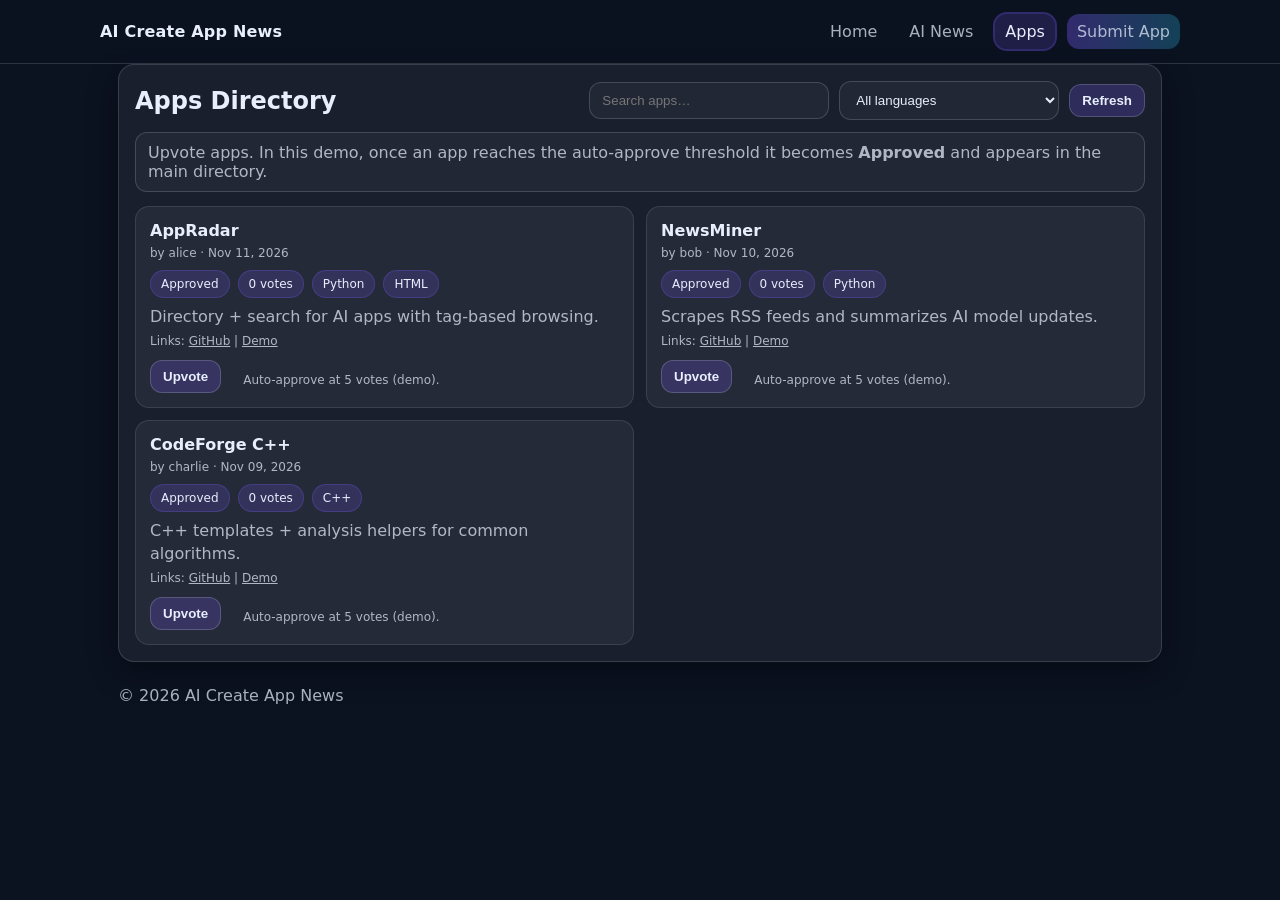
==== apps.html @ 2e08f9b9 "Initial portal with voting demo + news source filter" ====
<!doctype html>
<html lang="en">
  <head>
    <meta charset="utf-8" />
    <meta name="viewport" content="width=device-width, initial-scale=1" />
    <title>Apps — AI Create App News</title>
    <link rel="stylesheet" href="./style.css" />
  </head>
  <body>
    <header class="topbar">
      <div class="container topbar-inner">
        <a class="brand" href="./index.html">AI Create App News</a>
        <nav class="nav">
          <a href="./index.html">Home</a>
          <a href="./news.html">AI News</a>
          <a href="./apps.html" class="active">Apps</a>
          <a href="./submit.html" class="cta">Submit App</a>
        </nav>
      </div>
    </header>

    <main class="container">
      <section class="card">
        <div class="card-head">
          <h1>Apps Directory</h1>
          <div class="filters">
            <input id="appsQuery" class="input" placeholder="Search apps…" />
            <select id="langFilter" class="select">
              <option value="">All languages</option>
            </select>
            <button id="appsRefresh" class="btn btn-small">Refresh</button>
          </div>
        </div>

        <div id="voteHint" class="status">
          Upvote apps. In this demo, once an app reaches the auto-approve threshold it becomes <b>Approved</b> and appears in the main directory.
        </div>

        <div id="appsListFull" class="grid-cards"></div>
      </section>

      <footer class="footer">
        <div class="muted">© <span id="year"></span> AI Create App News</div>
      </footer>
    </main>

    <script type="module" src="./app.js"></script>
  </body>
</html>
---- style.css ----
:root{
  --bg: #0b1220;
  --card: rgba(255,255,255,.06);
  --card2: rgba(255,255,255,.08);
  --text: #e8eefc;
  --muted: rgba(232,238,252,.72);
  --brand: #7c5cff;
  --brand2: #31d0ff;
  --border: rgba(255,255,255,.14);
  --shadow: 0 10px 30px rgba(0,0,0,.35);
  --radius: 16px;
  --gap: 16px;
}
*{box-sizing:border-box}
body{margin:0; font-family: ui-sans-serif, system-ui, -apple-system, Segoe UI, Roboto, Helvetica, Arial; background:var(--bg); color:var(--text)}
a{color:inherit}
.container{max-width:1080px; margin:0 auto; padding: 0 18px}
.topbar{position:sticky; top:0; z-index:5; backdrop-filter: blur(10px); background: rgba(11,18,32,.7); border-bottom:1px solid var(--border)}
.topbar-inner{display:flex; align-items:center; justify-content:space-between; padding:14px 0}
.brand{font-weight:800; letter-spacing:.2px; text-decoration:none}
.nav{display:flex; gap:12px; align-items:center}
.nav a{color:var(--muted); text-decoration:none; padding:8px 10px; border-radius:12px}
.nav a:hover{background:rgba(255,255,255,.06); color:var(--text)}
.nav a.active{background:rgba(124,92,255,.18); color:var(--text)}
.cta{background: linear-gradient(90deg, rgba(124,92,255,.35), rgba(49,208,255,.25)); color:var(--text)}
.cta:hover{filter:brightness(1.05)}

.hero{padding: 28px 0 18px}
.hero h1{margin:0; font-size: clamp(26px, 3vw, 40px); line-height:1.08}
.hero p{margin: 12px 0 0; color:var(--muted); max-width: 720px}
.hero-actions{display:flex; gap:12px; margin-top:18px; flex-wrap:wrap}

.card{background: var(--card); border:1px solid var(--border); border-radius: var(--radius); box-shadow: var(--shadow); padding:16px}
.card-wide{margin-top:16px}
.card-head{display:flex; align-items:center; justify-content:space-between; gap:14px}
.card-head h1{margin:0}
.card-head h2{margin:0; font-size:18px}

.link{color: var(--brand2); text-decoration:none}

.btn{display:inline-flex; align-items:center; justify-content:center; gap:8px; padding:10px 14px; border-radius:14px; border:1px solid rgba(255,255,255,.18); background: rgba(124,92,255,.22); text-decoration:none; color:var(--text); font-weight:650}
.btn:hover{filter:brightness(1.05)}
.btn-ghost{background: transparent}
.btn-small{padding:8px 12px; border-radius:12px}

.grid-2{display:grid; grid-template-columns: 1fr 1fr; gap:16px}
@media (max-width: 900px){.grid-2{grid-template-columns: 1fr}}

.list{display:flex; flex-direction:column; gap:10px; margin-top:12px}
.item{padding:12px; border-radius:14px; background: rgba(255,255,255,.05); border:1px solid rgba(255,255,255,.10)}
.item-title{display:flex; justify-content:space-between; gap:10px; align-items:flex-start}
.item-title a{font-weight:760; text-decoration:none}
.item-meta{color:var(--muted); font-size:12px; margin-top:6px}
.item-desc{color:var(--muted); margin-top:8px; line-height:1.4}

.grid-cards{display:grid; grid-template-columns: repeat(2, 1fr); gap:12px; margin-top:14px}
@media (max-width: 760px){.grid-cards{grid-template-columns: 1fr}}
.app-card{padding:14px; border-radius:14px; background: rgba(255,255,255,.05); border:1px solid rgba(255,255,255,.10)}
.app-card h3{margin:0 0 6px; font-size:16px}
.badges{display:flex; flex-wrap:wrap; gap:8px; margin-top:10px}
.badge{font-size:12px; padding:6px 10px; border-radius:999px; background: rgba(124,92,255,.18); border:1px solid rgba(124,92,255,.25); color: var(--text)}

.filters{display:flex; gap:10px; align-items:center; flex-wrap:wrap}
.input,.textarea,.select{width: 240px; max-width: 100%; padding:10px 12px; border-radius:12px; border:1px solid rgba(255,255,255,.16); background: rgba(255,255,255,.04); color:var(--text); outline:none}
.select{width: 220px}
.textarea{resize: vertical; min-height: 120px}

.form{display:flex; flex-direction:column; gap:12px; margin-top:10px}
.form label{display:flex; flex-direction:column; gap:8px; color:var(--muted)}
.form-row{display:flex; gap:12px; align-items:center; flex-wrap:wrap; margin-top:6px}
.status{margin-top:12px; padding:10px 12px; border-radius:12px; border:1px solid rgba(255,255,255,.16); background: rgba(255,255,255,.04); color:var(--muted)}

.steps{margin:0; padding-left: 18px; color:var(--muted)}
.steps li{margin:10px 0; line-height:1.45}

.footer{padding: 24px 0 30px}
.muted{color:var(--muted)}

.active{outline:2px solid rgba(124,92,255,.35)}
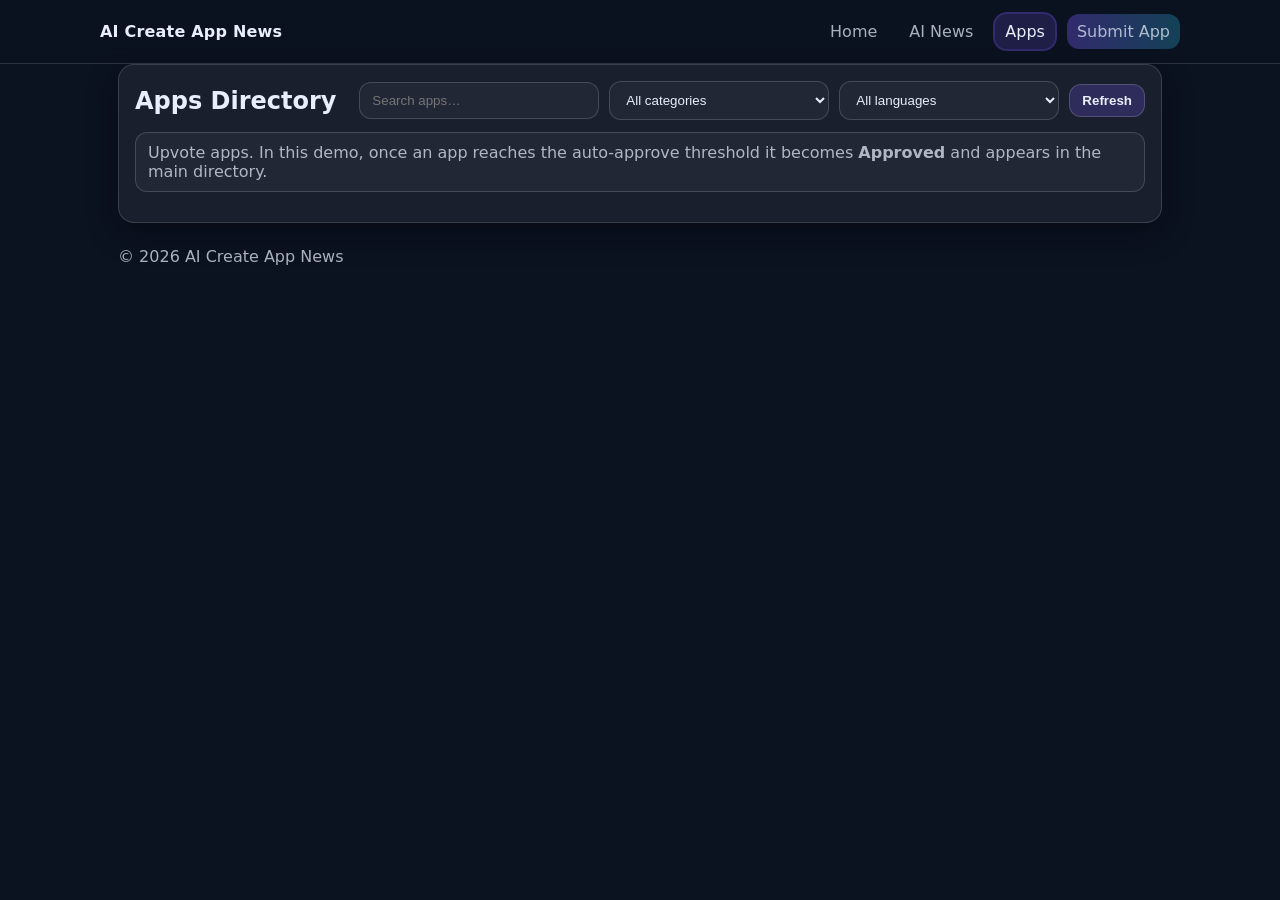
==== commit 1312c36d: "Add category filter, screenshot upload, url normalization" ====
--- a/apps.html
+++ b/apps.html
@@ -25,6 +25,9 @@
           <h1>Apps Directory</h1>
           <div class="filters">
             <input id="appsQuery" class="input" placeholder="Search apps…" />
+            <select id="categoryFilter" class="select">
+              <option value="">All categories</option>
+            </select>
             <select id="langFilter" class="select">
               <option value="">All languages</option>
             </select>
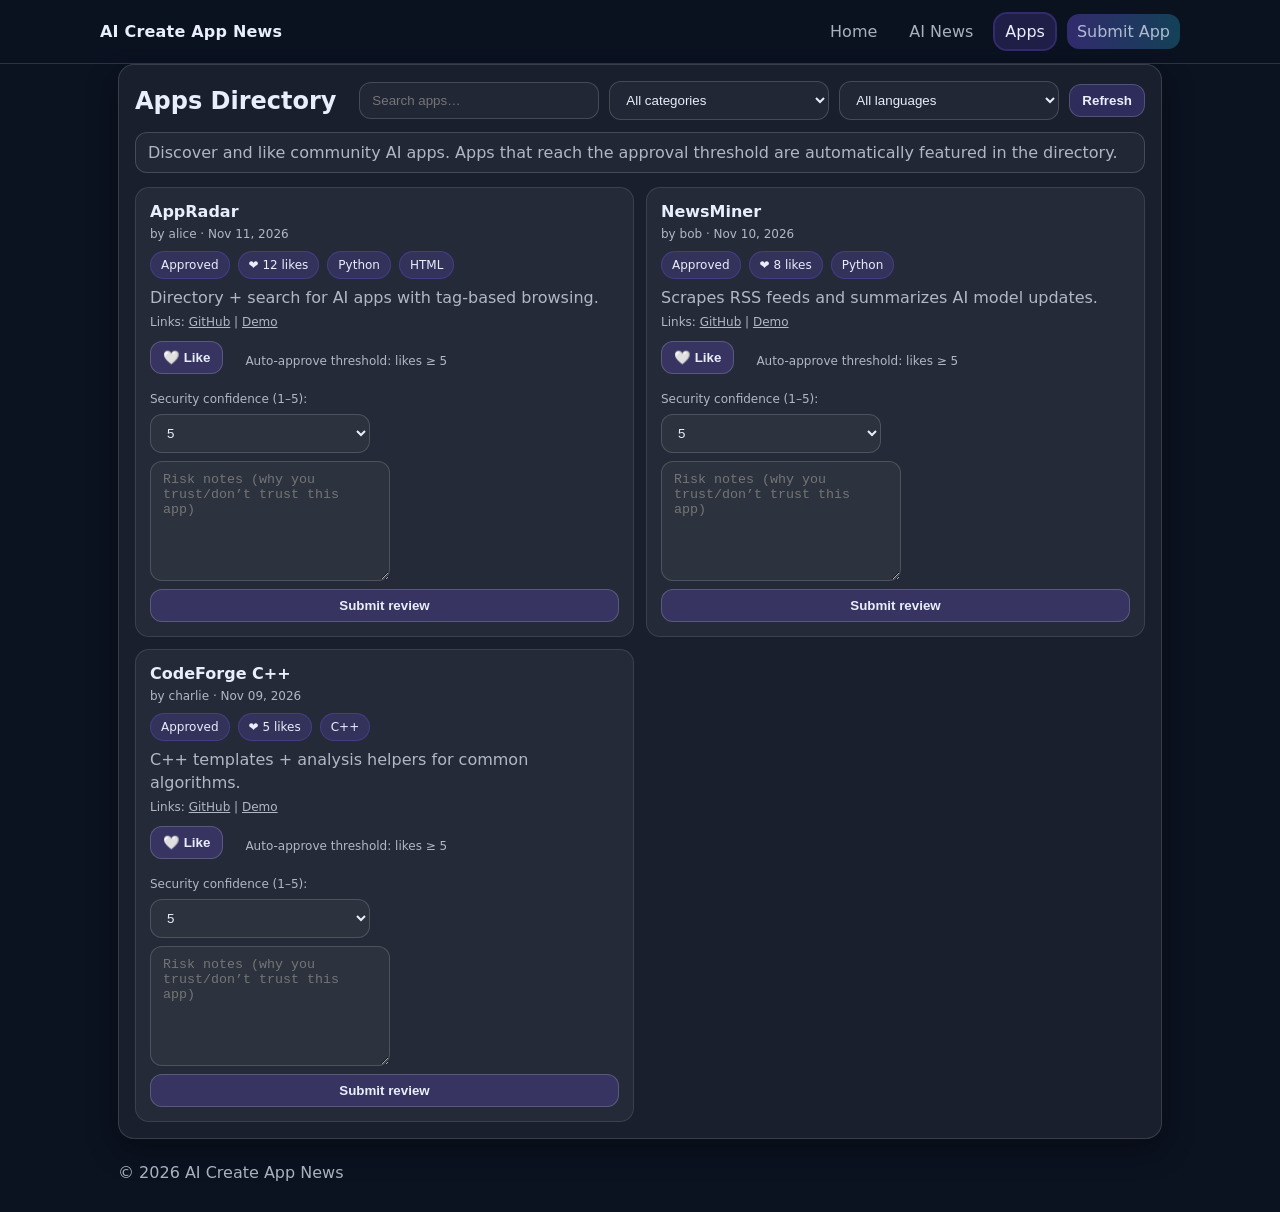
==== commit f3cb3db1: "Switch voting to likes, fix approval directory, and add admin moderation endpoints" ====
--- a/apps.html
+++ b/apps.html
@@ -36,7 +36,7 @@
         </div>
 
         <div id="voteHint" class="status">
-          Upvote apps. In this demo, once an app reaches the auto-approve threshold it becomes <b>Approved</b> and appears in the main directory.
+          Discover and like community AI apps. Apps that reach the approval threshold are automatically featured in the directory.
         </div>
 
         <div id="appsListFull" class="grid-cards"></div>
